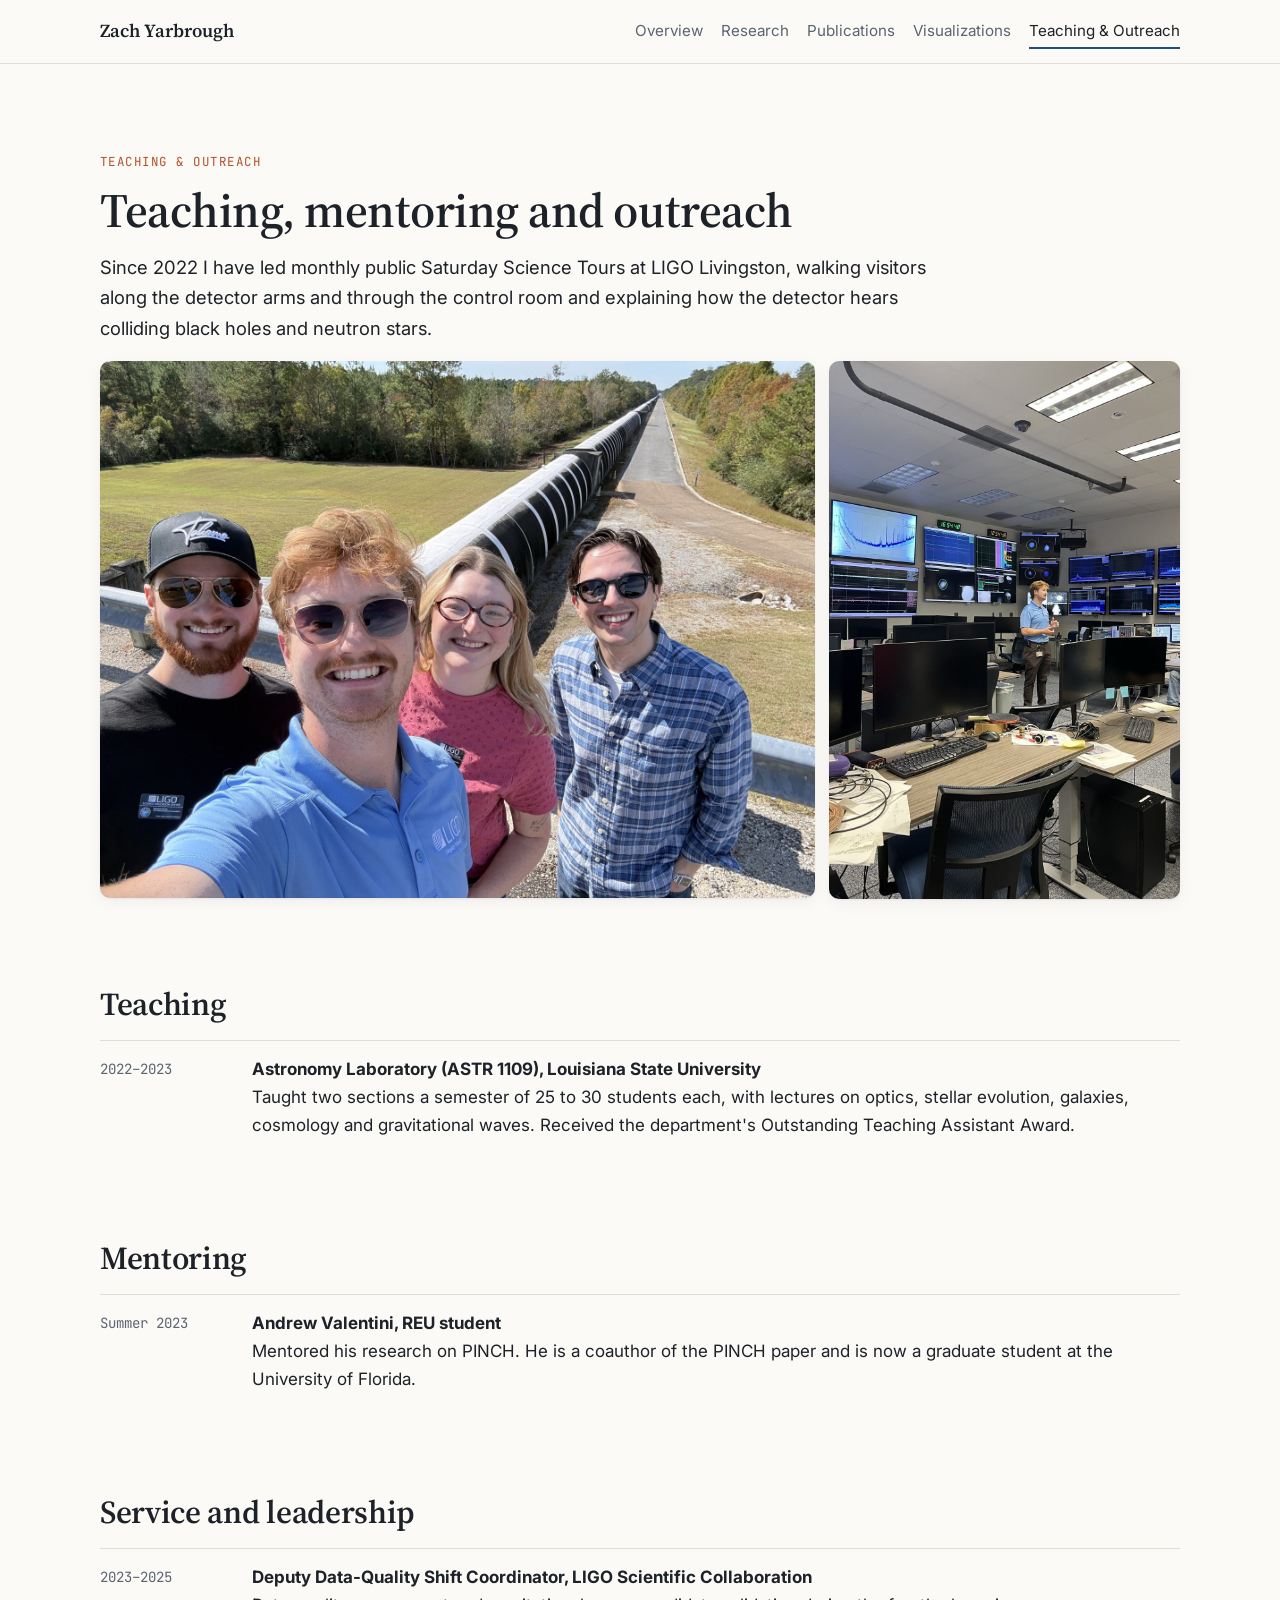
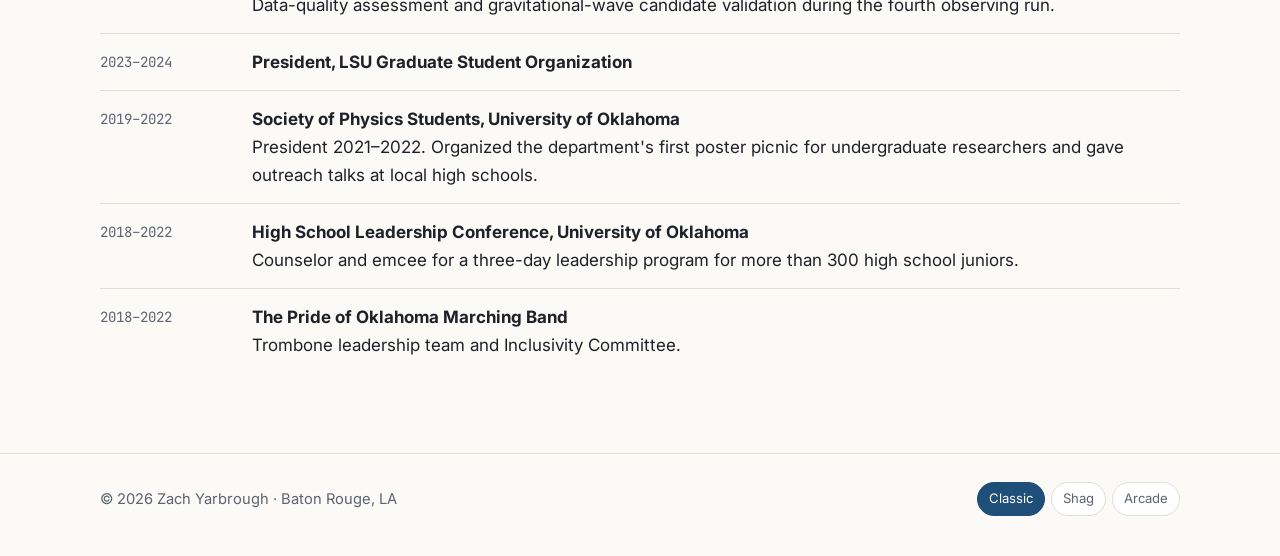
==== outreach.html @ 22d2ea17 "initial version of the personal website with overview, research, publications, visualizations, and o" ====
<!doctype html>
<html lang="en">
<head>
  <meta charset="utf-8">
  <meta name="viewport" content="width=device-width, initial-scale=1">
  <title>Teaching &amp; Outreach | Zach Yarbrough</title>
  <meta name="description" content="Teaching, mentoring, service and public outreach by Zach Yarbrough, including Saturday Science Tours at LIGO Livingston.">
  <link rel="canonical" href="https://zachyarbrough.com/outreach.html">
  <meta property="og:title" content="Teaching &amp; Outreach | Zach Yarbrough">
  <meta property="og:description" content="Teaching, mentoring, service and public outreach by Zach Yarbrough, including Saturday Science Tours at LIGO Livingston.">
  <meta property="og:image" content="https://zachyarbrough.com/assets/img/headshot.jpg">
  <meta property="og:url" content="https://zachyarbrough.com/outreach.html">
  <link rel="preconnect" href="https://fonts.googleapis.com">
  <link rel="preconnect" href="https://fonts.gstatic.com" crossorigin>
  <link rel="stylesheet" href="https://fonts.googleapis.com/css2?family=Inter:wght@400;500;600;700&family=JetBrains+Mono:wght@400;500&family=Source+Serif+4:opsz,wght@8..60,500;8..60,600;8..60,700&family=Fraunces:ital,opsz,wght@0,9..144,400..900;1,9..144,400..900&family=Work+Sans:wght@400;500;600&family=Press+Start+2P&family=VT323&display=swap">
  <link rel="stylesheet" href="assets/css/site.css">
  <script>try{var t=localStorage.getItem("zy-theme");if(t&&t!=="classic")document.documentElement.setAttribute("data-theme",t)}catch(e){}</script>
</head>
<body>
<a class="skip" href="#main">Skip to content</a>

<header class="site-header">
  <div class="wrap">
    <a class="brand" href="index.html">Zach Yarbrough</a>
    <nav class="nav" aria-label="Main">
      <a href="index.html">Overview</a>
      <a href="research.html">Research</a>
      <a href="publications.html">Publications</a>
      <a href="visualizations.html">Visualizations</a>
      <a href="outreach.html" aria-current="page">Teaching &amp; Outreach</a>
    </nav>
  </div>
</header>

<main id="main">
  <div class="wrap">
    <section class="hero" style="padding-bottom:0">
      <p class="eyebrow">Teaching &amp; Outreach</p>
      <h1>Teaching, mentoring and outreach</h1>
      <p class="narrow lede">Since 2022 I have led monthly public Saturday Science Tours at LIGO Livingston, walking visitors along the detector arms and through the control room and explaining how the detector hears colliding black holes and neutron stars.</p>
    </section>

    <section>
      <div class="gallery">
        <figure class="g-wide"><img src="assets/img/tour-arm-group.jpg" alt="A group selfie beside one of LIGO Livingston's 4-kilometer beam tube arms" loading="lazy"></figure>
        <figure class="g-tall"><img src="assets/img/tour-control-room.jpg" alt="Speaking with visitors in the LIGO Livingston control room" loading="lazy"></figure>
      </div>
    </section>

    <section>
      <h2>Teaching</h2>
      <ul class="timeline">
        <li><span class="when">2022–2023</span><div><b>Astronomy Laboratory (ASTR 1109), Louisiana State University</b>Taught two sections a semester of 25 to 30 students each, with lectures on optics, stellar evolution, galaxies, cosmology and gravitational waves. Received the department's Outstanding Teaching Assistant Award.</div></li>
      </ul>
    </section>

    <section>
      <h2>Mentoring</h2>
      <ul class="timeline">
        <li><span class="when">Summer 2023</span><div><b>Andrew Valentini, REU student</b>Mentored his research on PINCH. He is a coauthor of the PINCH paper and is now a graduate student at the University of Florida.</div></li>
      </ul>
    </section>

    <section>
      <h2>Service and leadership</h2>
      <ul class="timeline">
        <li><span class="when">2023–2025</span><div><b>Deputy Data-Quality Shift Coordinator, LIGO Scientific Collaboration</b>Data-quality assessment and gravitational-wave candidate validation during the fourth observing run.</div></li>
        <li><span class="when">2023–2024</span><div><b>President, LSU Graduate Student Organization</b></div></li>
        <li><span class="when">2019–2022</span><div><b>Society of Physics Students, University of Oklahoma</b>President 2021–2022. Organized the department's first poster picnic for undergraduate researchers and gave outreach talks at local high schools.</div></li>
        <li><span class="when">2018–2022</span><div><b>High School Leadership Conference, University of Oklahoma</b>Counselor and emcee for a three-day leadership program for more than 300 high school juniors.</div></li>
        <li><span class="when">2018–2022</span><div><b>The Pride of Oklahoma Marching Band</b>Trombone leadership team and Inclusivity Committee.</div></li>
      </ul>
    </section>
  </div>
</main>


<footer class="site-footer">
  <div class="wrap">
    <span>© <span id="year">2026</span> Zach Yarbrough · Baton Rouge, LA <span class="insert-coin">· INSERT COIN</span></span>
    <div class="theme-switch" role="group" aria-label="Theme">
      <button type="button" data-theme="classic">Classic</button>
      <button type="button" data-theme="shag">Shag</button>
      <button type="button" data-theme="arcade">Arcade</button>
    </div>
  </div>
</footer>
<script src="assets/js/site.js"></script>
</body>
</html>
---- assets/css/site.css ----
/* ==========================================================================
   zachyarbrough.com
   One stylesheet, three themes selected by <html data-theme="...">:
     classic (default, professional) | shag (1970s MCM) | arcade (1980s 8-bit)
   ========================================================================== */

/* ---------- Theme: classic (default) ---------- */
:root,
:root[data-theme="classic"] {
  --bg: #fbfaf7;
  --surface: #ffffff;
  --surface-2: #f3f1ec;
  --text: #1d2228;
  --muted: #5b6470;
  --rule: #e2ded6;
  --accent: #1f4e79;
  --accent-2: #b4532a;
  --accent-ink: #ffffff;
  --link: #1f4e79;
  --font-head: "Source Serif 4", Georgia, "Times New Roman", serif;
  --font-body: "Inter", system-ui, -apple-system, "Segoe UI", sans-serif;
  --font-mono: "JetBrains Mono", ui-monospace, Menlo, monospace;
  --radius: 10px;
  --shadow: 0 1px 2px rgba(20, 24, 30, .06), 0 4px 16px rgba(20, 24, 30, .05);
  --head-weight: 600;
  --head-transform: none;
  --head-spacing: -0.01em;
  --body-size: 1.0625rem;
}

@media (prefers-color-scheme: dark) {
  :root:not([data-theme]),
  :root[data-theme="classic"] {
    --bg: #12161b;
    --surface: #181d23;
    --surface-2: #1f252c;
    --text: #e6e8eb;
    --muted: #9aa3ad;
    --rule: #2b323a;
    --accent: #7fb0e0;
    --accent-2: #e59870;
    --accent-ink: #0d1116;
    --link: #8fbde9;
    --shadow: 0 1px 2px rgba(0, 0, 0, .3), 0 4px 16px rgba(0, 0, 0, .25);
  }
}

/* ---------- Theme: shag (70s conversation pit, mid-century modern) ---------- */
:root[data-theme="shag"] {
  --bg: #f4e6c8;
  --surface: #fbf1dc;
  --surface-2: #ecd6a8;
  --text: #3b2414;
  --muted: #7a5536;
  --rule: #d9b97c;
  --accent: #c4501b;
  --accent-2: #5f7a2b;
  --accent-ink: #fff6e5;
  --link: #a3410f;
  --s1: #6b3a1c; --s2: #c4501b; --s3: #e08a1e; --s4: #e7b729; --s5: #5f7a2b;
  --font-head: "Fraunces", Georgia, serif;
  --font-body: "Work Sans", system-ui, sans-serif;
  --radius: 28px;
  --shadow: 0 2px 0 rgba(59, 36, 20, .15), 0 10px 24px rgba(107, 58, 28, .12);
  --head-weight: 800;
  --head-transform: none;
  --head-spacing: -0.02em;
  --body-size: 1.0625rem;
}

/* ---------- Theme: arcade (80s 8-bit cabinet) ---------- */
:root[data-theme="arcade"] {
  --bg: #0b0b1e;
  --surface: #14143a;
  --surface-2: #1c1c4d;
  --text: #e8f4ff;
  --muted: #9fb3d9;
  --rule: #3a3a8c;
  --accent: #34e4ea;
  --accent-2: #ff3ea5;
  --accent-ink: #0b0b1e;
  --link: #ffe14d;
  --font-head: "Press Start 2P", ui-monospace, monospace;
  --font-body: "VT323", ui-monospace, Menlo, monospace;
  --radius: 0px;
  --shadow: 4px 4px 0 #000;
  --head-weight: 400;
  --head-transform: uppercase;
  --head-spacing: 0;
  --body-size: 1.4rem;
}

/* ==========================================================================
   Base
   ========================================================================== */
*, *::before, *::after { box-sizing: border-box; }
html { -webkit-text-size-adjust: 100%; scroll-behavior: smooth; }
body {
  margin: 0;
  overflow-wrap: break-word;
  background: var(--bg);
  color: var(--text);
  font-family: var(--font-body);
  font-size: var(--body-size);
  line-height: 1.65;
  transition: background-color .25s, color .25s;
}
img { max-width: 100%; height: auto; display: block; }
a { color: var(--link); text-underline-offset: .18em; text-decoration-thickness: 1px; }
a:hover { text-decoration-thickness: 2px; }
h1, h2, h3 {
  font-family: var(--font-head);
  font-weight: var(--head-weight);
  text-transform: var(--head-transform);
  letter-spacing: var(--head-spacing);
  line-height: 1.2;
  margin: 0 0 .5em;
  text-wrap: balance;
}
h1 { font-size: clamp(2rem, 5vw, 3rem); }
h2 { font-size: clamp(1.5rem, 3.2vw, 2rem); margin-top: 2.2em; }
h3 { font-size: 1.2rem; }
p { margin: 0 0 1em; }
.skip { position: absolute; left: -999px; }
.skip:focus { left: 16px; top: 16px; background: var(--surface); padding: 8px 12px; z-index: 10; }

.wrap { width: min(1080px, 100% - 32px); margin-inline: auto; }
.narrow { max-width: 72ch; }
.muted { color: var(--muted); }
.eyebrow {
  font-family: var(--font-mono);
  font-size: .78rem;
  letter-spacing: .12em;
  text-transform: uppercase;
  color: var(--accent-2);
  margin-bottom: .6rem;
}

/* ---------- Header / nav ---------- */
.site-header {
  border-bottom: 1px solid var(--rule);
  background: color-mix(in srgb, var(--bg) 88%, transparent);
  backdrop-filter: blur(8px);
  position: sticky; top: 0; z-index: 5;
}
.site-header .wrap { display: flex; align-items: center; justify-content: space-between; gap: 16px; padding-block: 14px; flex-wrap: wrap; }
.brand { font-family: var(--font-head); font-weight: var(--head-weight); text-transform: var(--head-transform); font-size: 1.15rem; color: var(--text); text-decoration: none; }
.nav { display: flex; gap: 4px 18px; flex-wrap: wrap; }
.nav a { color: var(--muted); text-decoration: none; font-size: .95rem; padding: 4px 0; border-bottom: 2px solid transparent; }
.nav a:hover { color: var(--text); }
.nav a[aria-current="page"] { color: var(--text); border-bottom-color: var(--accent); }

/* ---------- Hero ---------- */
.hero { padding-block: clamp(40px, 8vw, 88px) 24px; }
.hero .wrap > *, .pubs li > *, .timeline li > * { min-width: 0; }
.hero .wrap { display: grid; grid-template-columns: 1.4fr 1fr; gap: clamp(24px, 5vw, 64px); align-items: center; }
.hero h1 { margin-bottom: .25em; }
.hero .role { font-size: 1.15rem; color: var(--muted); margin-bottom: 1.4em; }
.hero .lede { font-size: 1.15rem; }
.portrait { border-radius: var(--radius); overflow: hidden; box-shadow: var(--shadow); aspect-ratio: 4 / 4.4; }
.portrait img { width: 100%; height: 100%; object-fit: cover; object-position: 50% 30%; }
.cta { display: flex; flex-wrap: wrap; gap: 10px; margin-top: 1.6em; }
.btn {
  display: inline-flex; align-items: center; gap: 8px;
  padding: 10px 16px; border-radius: calc(var(--radius) * .6);
  border: 1px solid var(--rule); background: var(--surface); color: var(--text);
  text-decoration: none; font-size: .95rem; font-weight: 500;
}
.btn:hover { border-color: var(--accent); }
.btn.primary { background: var(--accent); border-color: var(--accent); color: var(--accent-ink); }

/* ---------- Cards / grids ---------- */
.grid { display: grid; gap: 20px; grid-template-columns: repeat(auto-fit, minmax(min(260px, 100%), 1fr)); }
.grid-4 { grid-template-columns: repeat(auto-fit, minmax(min(220px, 100%), 1fr)); }
.card {
  background: var(--surface); border: 1px solid var(--rule); border-radius: var(--radius);
  padding: 22px; box-shadow: var(--shadow);
}
.card h3 { margin-bottom: .35em; }
.card p:last-child { margin-bottom: 0; }
.card .tag { font-family: var(--font-mono); font-size: .75rem; color: var(--accent-2); text-transform: uppercase; letter-spacing: .08em; }
.facts { display: grid; grid-template-columns: repeat(auto-fit, minmax(min(160px, 100%), 1fr)); gap: 16px; margin: 28px 0; padding: 0; list-style: none; }
.facts li { border-left: 3px solid var(--accent); padding: 4px 0 4px 14px; }
.facts b { display: block; font-family: var(--font-head); font-size: 1.6rem; font-weight: var(--head-weight); line-height: 1.1; }
.facts span { color: var(--muted); font-size: .9rem; }

section { padding-bottom: 16px; }

/* ---------- Figures ---------- */
figure { margin: 28px 0; }
figure.fig { background: var(--surface); border: 1px solid var(--rule); border-radius: var(--radius); padding: 16px; box-shadow: var(--shadow); }
figure.fig img { border-radius: calc(var(--radius) * .4); background: #fff; }
figcaption { font-size: .92rem; color: var(--muted); margin-top: 12px; line-height: 1.55; }
figcaption b { color: var(--text); }
.figs-2 { display: grid; gap: 20px; grid-template-columns: repeat(auto-fit, minmax(min(320px, 100%), 1fr)); }

/* ---------- Publications ---------- */
.pubs { list-style: none; padding: 0; margin: 0; }
.pubs li { padding: 16px 0; border-top: 1px solid var(--rule); display: grid; grid-template-columns: 4.5rem 1fr; gap: 12px; }
.pubs .yr { font-family: var(--font-mono); color: var(--muted); font-size: .9rem; padding-top: 3px; }
.pubs .t { font-weight: 600; }
.pubs .a { color: var(--muted); font-size: .95rem; }
.pubs .v { font-size: .95rem; }
.pubs .me { color: var(--text); font-weight: 700; }
.badge { display: inline-block; font-family: var(--font-mono); font-size: .7rem; padding: 1px 7px; border-radius: 99px; background: var(--surface-2); color: var(--accent-2); vertical-align: 2px; margin-left: 6px; letter-spacing: .04em; }

/* ---------- Timeline (outreach / background) ---------- */
.timeline { list-style: none; padding: 0; margin: 0; }
.timeline li { display: grid; grid-template-columns: 8.5rem 1fr; gap: 16px; padding: 14px 0; border-top: 1px solid var(--rule); }
.timeline .when { font-family: var(--font-mono); font-size: .88rem; color: var(--muted); padding-top: 3px; }
.timeline b { display: block; }

/* ---------- Photo gallery ---------- */
.gallery { display: grid; gap: 14px; grid-template-columns: repeat(6, 1fr); }
.gallery figure { margin: 0; border-radius: var(--radius); overflow: hidden; box-shadow: var(--shadow); position: relative; }
.gallery img { width: 100%; height: 100%; object-fit: cover; }
.gallery .g-wide { grid-column: span 4; aspect-ratio: 4 / 3; }
.gallery .g-tall { grid-column: span 2; aspect-ratio: 3 / 4.6; }
.gallery .g-third { grid-column: span 2; aspect-ratio: 3 / 4; }

/* ---------- Footer + theme switcher ---------- */
.site-footer { border-top: 1px solid var(--rule); margin-top: 64px; padding-block: 28px 40px; color: var(--muted); font-size: .92rem; }
.site-footer .wrap { display: flex; justify-content: space-between; align-items: center; gap: 16px; flex-wrap: wrap; }
.theme-switch { display: inline-flex; gap: 6px; align-items: center; }
.theme-switch button {
  font: inherit; font-size: .82rem; cursor: pointer;
  padding: 5px 11px; border-radius: 99px; border: 1px solid var(--rule);
  background: var(--surface); color: var(--muted);
}
.theme-switch button[aria-pressed="true"] { background: var(--accent); color: var(--accent-ink); border-color: var(--accent); }

/* ==========================================================================
   Shag overrides: stripes, shag texture, rounded everything
   ========================================================================== */
[data-theme="shag"] body {
  background-color: var(--bg);
  background-image:
    radial-gradient(circle at 20% 30%, rgba(107, 58, 28, .05) 0 1.5px, transparent 2px),
    radial-gradient(circle at 70% 60%, rgba(196, 80, 27, .05) 0 1.5px, transparent 2px),
    radial-gradient(circle at 40% 80%, rgba(95, 122, 43, .05) 0 1px, transparent 1.5px);
  background-size: 7px 7px, 9px 9px, 5px 5px;
}
[data-theme="shag"] .site-header { border-bottom: 0; }
[data-theme="shag"] .site-header::after {
  content: ""; display: block; height: 18px;
  background: linear-gradient(to bottom, var(--s1) 0 20%, var(--s2) 20% 40%, var(--s3) 40% 60%, var(--s4) 60% 80%, var(--s5) 80% 100%);
}
[data-theme="shag"] .brand { color: var(--s1); font-style: italic; font-variation-settings: "SOFT" 100, "WONK" 1; }
[data-theme="shag"] h1, [data-theme="shag"] h2 { color: var(--s1); font-variation-settings: "SOFT" 100, "WONK" 1; }
[data-theme="shag"] h1 { font-size: clamp(2.4rem, 6vw, 3.8rem); }
[data-theme="shag"] .portrait { border-radius: 999px 999px 28px 28px; border: 6px solid var(--s3); box-shadow: 0 0 0 6px var(--s2), 0 0 0 12px var(--s1), var(--shadow); }
[data-theme="shag"] .card { border: 0; border-top: 10px solid var(--s3); }
[data-theme="shag"] .grid .card:nth-child(4n+2) { border-top-color: var(--s2); }
[data-theme="shag"] .grid .card:nth-child(4n+3) { border-top-color: var(--s5); }
[data-theme="shag"] .grid .card:nth-child(4n+4) { border-top-color: var(--s4); }
[data-theme="shag"] .facts li { border-left: 0; background: var(--surface); border-radius: 999px; padding: 12px 20px; text-align: center; box-shadow: var(--shadow); }
[data-theme="shag"] .eyebrow { color: var(--s5); }
[data-theme="shag"] .btn { border-radius: 999px; }
[data-theme="shag"] .site-footer { border-top: 0; }
[data-theme="shag"] .site-footer::before {
  content: ""; display: block; height: 12px; margin-bottom: 28px;
  background: linear-gradient(to bottom, var(--s5) 0 20%, var(--s4) 20% 40%, var(--s3) 40% 60%, var(--s2) 60% 80%, var(--s1) 80% 100%);
}

/* ==========================================================================
   Arcade overrides: scanlines, pixel borders, neon
   ========================================================================== */
[data-theme="arcade"] body { line-height: 1.35; }
[data-theme="arcade"] .hero .lede, [data-theme="arcade"] .hero .role { font-size: 1.55rem; }
[data-theme="arcade"] .facts span, [data-theme="arcade"] .pubs .a, [data-theme="arcade"] .pubs .v, [data-theme="arcade"] figcaption, [data-theme="arcade"] .timeline .when, [data-theme="arcade"] .site-footer { font-size: 1.25rem; }
[data-theme="arcade"] body::after {
  content: ""; position: fixed; inset: 0; pointer-events: none; z-index: 50;
  background: repeating-linear-gradient(to bottom, rgba(0, 0, 0, .18) 0 1px, transparent 1px 3px);
}
[data-theme="arcade"] h1 { font-size: clamp(1.3rem, 4vw, 2.1rem); color: var(--link); text-shadow: 3px 3px 0 var(--accent-2); line-height: 1.5; }
[data-theme="arcade"] h2 { font-size: clamp(.95rem, 2.4vw, 1.25rem); color: var(--accent); line-height: 1.6; }
[data-theme="arcade"] h2::before { content: "> "; color: var(--accent-2); }
[data-theme="arcade"] h3 { font-size: .8rem; line-height: 1.7; color: var(--link); }
[data-theme="arcade"] .brand { font-size: .8rem; color: var(--accent); }
[data-theme="arcade"] .nav a, [data-theme="arcade"] .btn, [data-theme="arcade"] .theme-switch button { font-family: var(--font-head); font-size: .58rem; text-transform: uppercase; }
[data-theme="arcade"] .nav a[aria-current="page"] { color: var(--link); border-bottom-color: var(--accent-2); }
[data-theme="arcade"] .nav a[aria-current="page"]::before { content: "▶ "; color: var(--accent-2); }
[data-theme="arcade"] .card, [data-theme="arcade"] figure.fig, [data-theme="arcade"] .portrait, [data-theme="arcade"] .gallery figure {
  border: 4px solid var(--accent); box-shadow: 6px 6px 0 var(--accent-2);
}
[data-theme="arcade"] .portrait img, [data-theme="arcade"] .gallery img { image-rendering: pixelated; }
[data-theme="arcade"] .btn { border: 3px solid var(--accent); padding: 12px 14px; box-shadow: 4px 4px 0 #000; }
[data-theme="arcade"] .btn.primary { background: var(--accent-2); border-color: var(--accent-2); color: #fff; }
[data-theme="arcade"] .btn:active { transform: translate(4px, 4px); box-shadow: none; }
[data-theme="arcade"] .facts li { border-left: 0; border: 3px dashed var(--rule); padding: 12px; }
[data-theme="arcade"] .facts b { color: var(--link); font-size: 1rem; line-height: 1.6; }
[data-theme="arcade"] .eyebrow, [data-theme="arcade"] .card .tag, [data-theme="arcade"] .badge { font-family: var(--font-head); font-size: .55rem; color: var(--accent-2); }
[data-theme="arcade"] .hero .role::after { content: "█"; color: var(--accent-2); margin-left: 6px; animation: blink 1s steps(1) infinite; }
[data-theme="arcade"] .site-footer .insert-coin { display: inline; }
.insert-coin { display: none; font-family: var(--font-head); font-size: .6rem; color: var(--link); animation: blink 1.2s steps(1) infinite; }
@keyframes blink { 50% { opacity: 0; } }
@media (prefers-reduced-motion: reduce) {
  * { animation: none !important; transition: none !important; scroll-behavior: auto !important; }
}

/* ==========================================================================
   Responsive
   ========================================================================== */
@media (max-width: 760px) {
  .hero .wrap { grid-template-columns: minmax(0, 1fr); }
  .portrait { max-width: 320px; order: -1; }
  .gallery { grid-template-columns: repeat(2, 1fr); }
  .gallery .g-wide { grid-column: span 2; }
  .gallery .g-tall, .gallery .g-third { grid-column: span 1; }
  .timeline li, .pubs li { grid-template-columns: 1fr; gap: 2px; }
  .figs-2 { grid-template-columns: 1fr; }
}
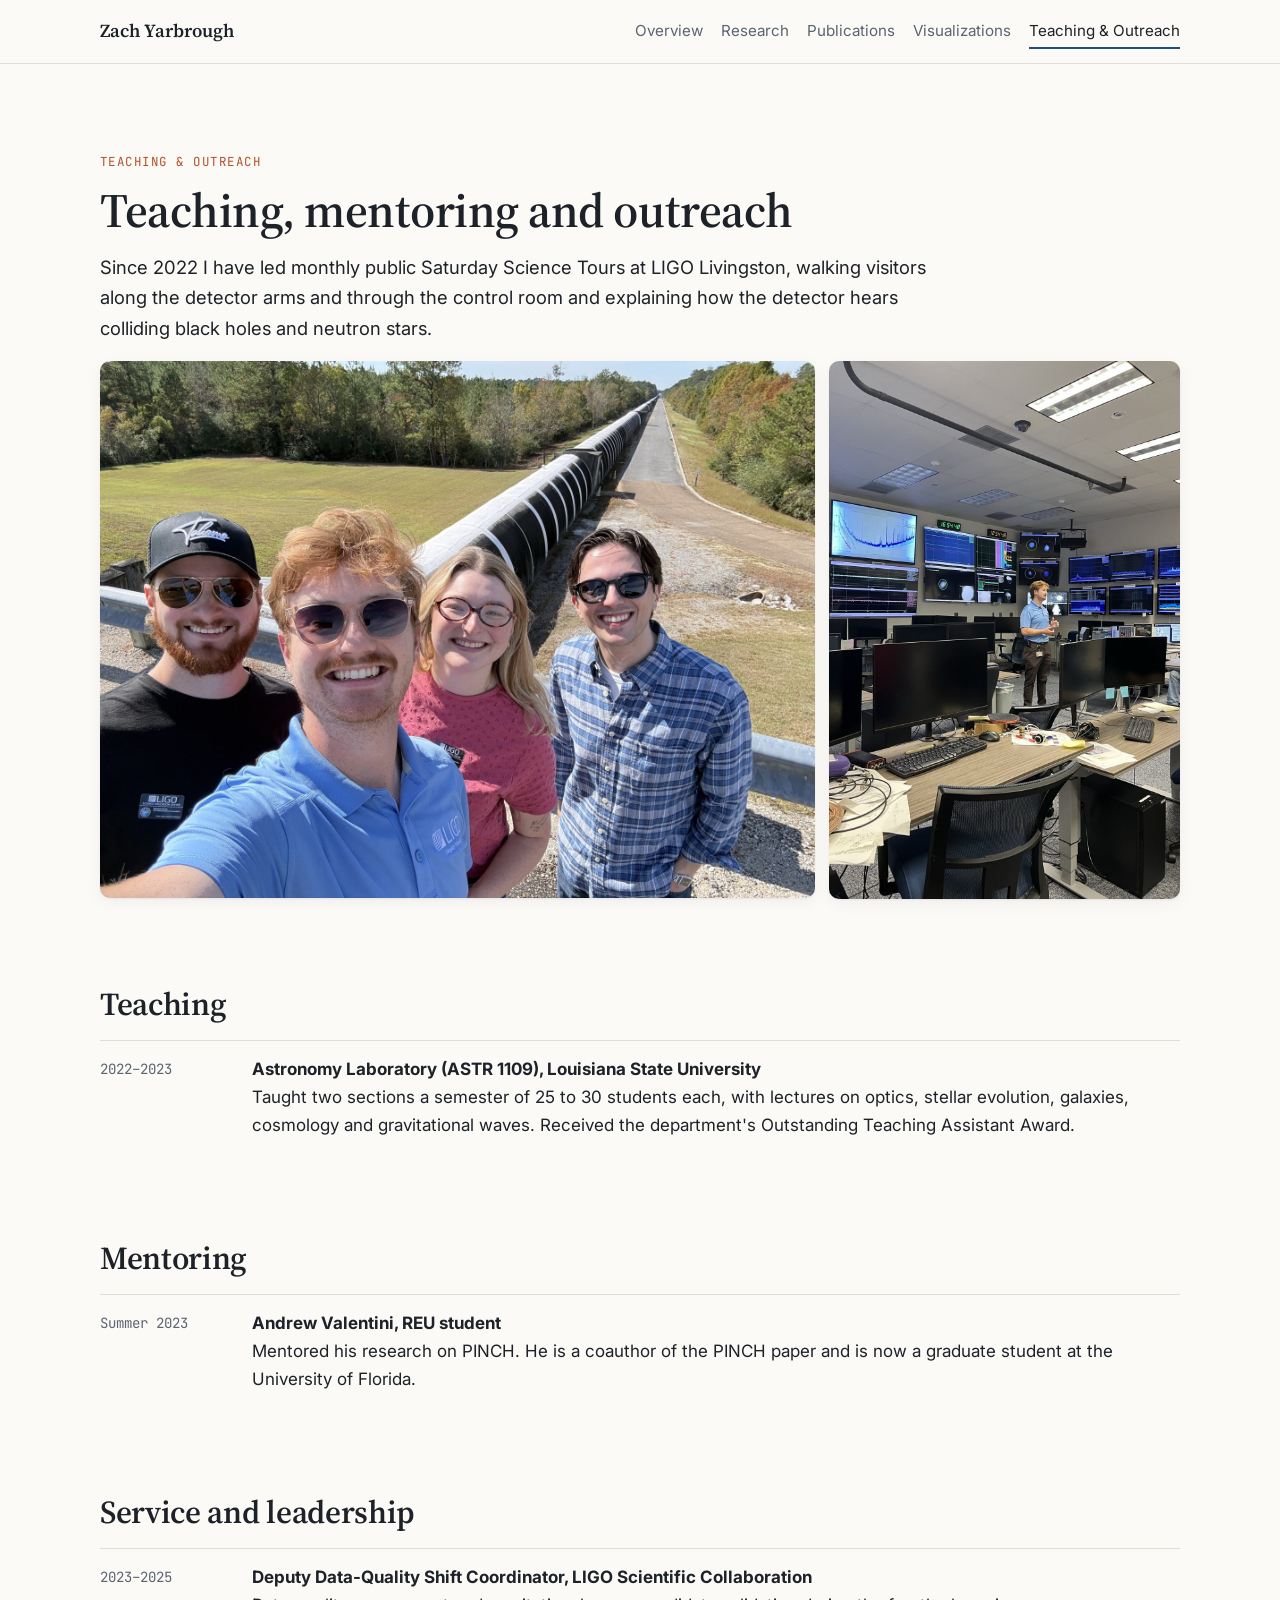
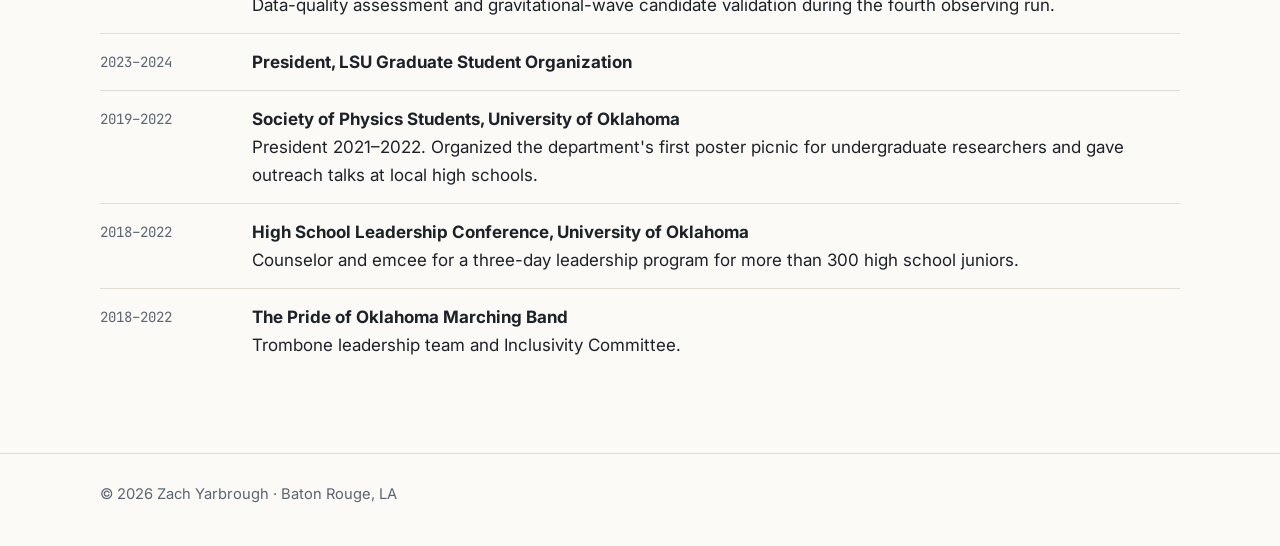
==== commit 30bccf3f: "remove the theme switcher buttons from the footer and stop loading the unused theme fonts" ====
--- a/outreach.html
+++ b/outreach.html
@@ -12,9 +12,8 @@
   <meta property="og:url" content="https://zachyarbrough.com/outreach.html">
   <link rel="preconnect" href="https://fonts.googleapis.com">
   <link rel="preconnect" href="https://fonts.gstatic.com" crossorigin>
-  <link rel="stylesheet" href="https://fonts.googleapis.com/css2?family=Inter:wght@400;500;600;700&family=JetBrains+Mono:wght@400;500&family=Source+Serif+4:opsz,wght@8..60,500;8..60,600;8..60,700&family=Fraunces:ital,opsz,wght@0,9..144,400..900;1,9..144,400..900&family=Work+Sans:wght@400;500;600&family=Press+Start+2P&family=VT323&display=swap">
+  <link rel="stylesheet" href="https://fonts.googleapis.com/css2?family=Inter:wght@400;500;600;700&family=JetBrains+Mono:wght@400;500&family=Source+Serif+4:opsz,wght@8..60,500;8..60,600;8..60,700&display=swap">
   <link rel="stylesheet" href="assets/css/site.css">
-  <script>try{var t=localStorage.getItem("zy-theme");if(t&&t!=="classic")document.documentElement.setAttribute("data-theme",t)}catch(e){}</script>
 </head>
 <body>
 <a class="skip" href="#main">Skip to content</a>
@@ -77,12 +76,7 @@
 
 <footer class="site-footer">
   <div class="wrap">
-    <span>© <span id="year">2026</span> Zach Yarbrough · Baton Rouge, LA <span class="insert-coin">· INSERT COIN</span></span>
-    <div class="theme-switch" role="group" aria-label="Theme">
-      <button type="button" data-theme="classic">Classic</button>
-      <button type="button" data-theme="shag">Shag</button>
-      <button type="button" data-theme="arcade">Arcade</button>
-    </div>
+    <span>© <span id="year">2026</span> Zach Yarbrough · Baton Rouge, LA</span>
   </div>
 </footer>
 <script src="assets/js/site.js"></script>
